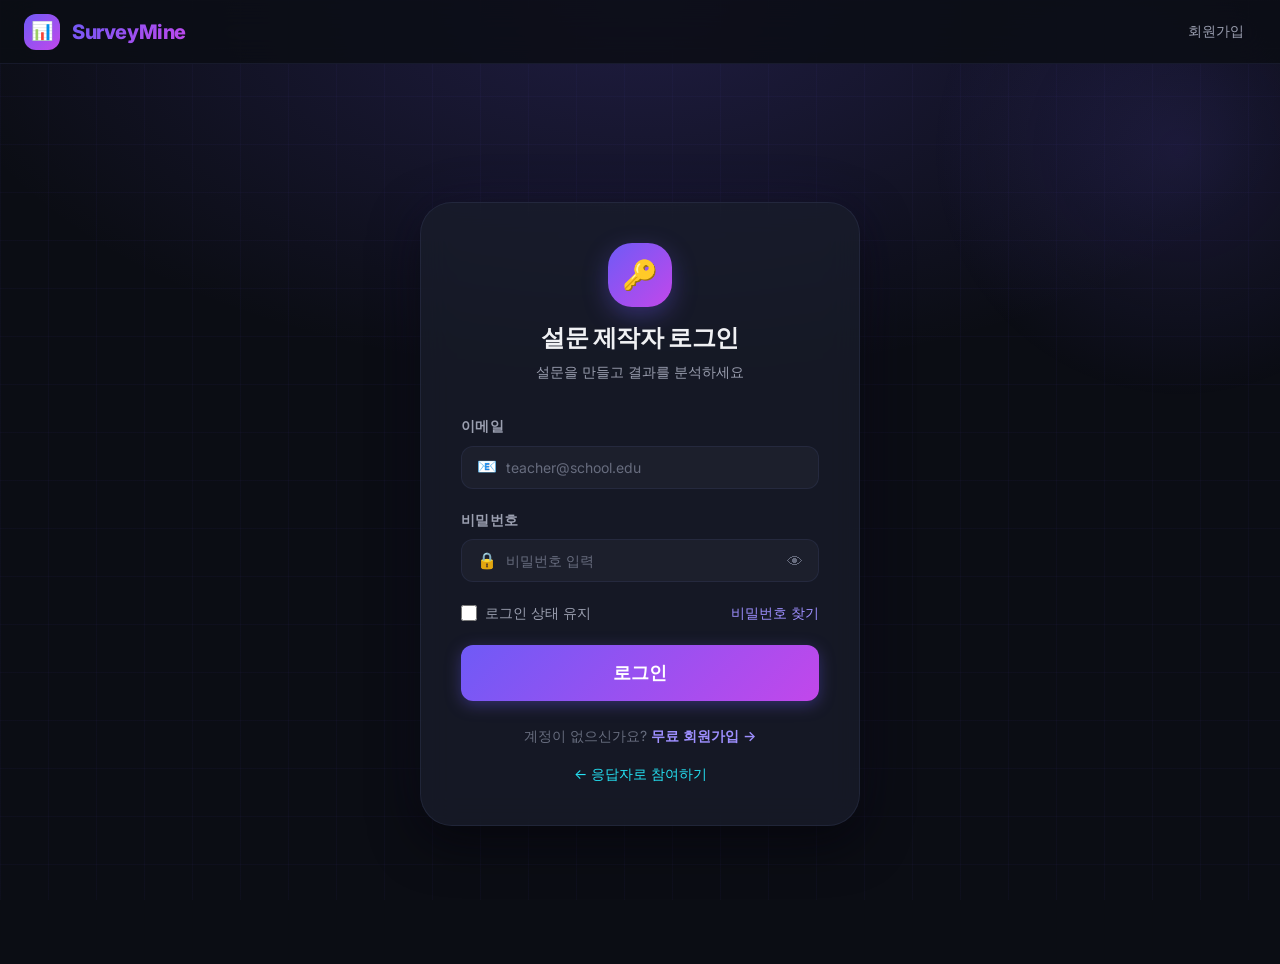
==== login.html @ 8d17f83c "SurveyMine v2.0 초기 배포 - 12종 문항, 데이터마이닝 대시보드, GAS 백엔드" ====
<!DOCTYPE html>
<html lang="ko">
<head>
  <meta charset="UTF-8" />
  <meta name="viewport" content="width=device-width, initial-scale=1.0" />
  <title>로그인 — SurveyMine</title>
  <meta name="description" content="SurveyMine 설문 제작자 로그인 페이지입니다." />
  <link rel="stylesheet" href="css/style.css" />
  <style>
    .auth-page {
      min-height: 100vh;
      display: flex;
      align-items: center;
      justify-content: center;
      padding: var(--sp-8) var(--sp-6);
      position: relative;
    }
    .auth-page::before {
      content: '';
      position: fixed;
      width: 500px; height: 500px;
      background: radial-gradient(circle, hsla(248,90%,66%,0.14) 0%, transparent 70%);
      top: -100px; right: -150px;
      border-radius: 50%;
      pointer-events: none;
    }
    .auth-card {
      background: var(--glass-bg);
      backdrop-filter: var(--glass-blur);
      border: 1px solid var(--glass-border);
      border-radius: var(--radius-2xl);
      padding: var(--sp-10);
      max-width: 440px;
      width: 100%;
      box-shadow: var(--shadow-xl), 0 0 60px hsla(248,90%,66%,0.08);
      animation: slideUp 0.6s var(--ease-out) both;
      position: relative; z-index: 1;
    }
    .auth-header {
      text-align: center;
      margin-bottom: var(--sp-8);
    }
    .auth-icon {
      width: 64px; height: 64px;
      background: var(--grad-primary);
      border-radius: var(--radius-xl);
      display: flex; align-items: center; justify-content: center;
      font-size: 1.8rem;
      margin: 0 auto var(--sp-4);
      box-shadow: 0 8px 24px var(--clr-primary-glow);
    }
    .auth-title { font-size: var(--text-2xl); font-weight: 800; margin-bottom: var(--sp-2); }
    .auth-subtitle { font-size: var(--text-sm); color: var(--clr-text-secondary); }
    .auth-form { display: flex; flex-direction: column; gap: var(--sp-5); }
    .input-wrapper { position: relative; }
    .input-icon {
      position: absolute; left: var(--sp-4); top: 50%;
      transform: translateY(-50%); font-size: 1rem;
      pointer-events: none; color: var(--clr-text-muted);
    }
    .input-wrapper .form-input { padding-left: calc(var(--sp-4) + 20px + var(--sp-2)); }
    .password-toggle {
      position: absolute; right: var(--sp-4); top: 50%;
      transform: translateY(-50%); background: none; border: none;
      cursor: pointer; color: var(--clr-text-muted); font-size: 1rem;
      padding: 0; transition: color var(--dur-fast);
    }
    .password-toggle:hover { color: var(--clr-text-primary); }
    .form-options {
      display: flex; align-items: center; justify-content: space-between;
      font-size: var(--text-sm);
    }
    .remember-check { display: flex; align-items: center; gap: var(--sp-2); cursor: pointer; color: var(--clr-text-secondary); }
    .remember-check input { accent-color: var(--clr-primary); width: 16px; height: 16px; cursor: pointer; }
    .forgot-link { color: var(--clr-primary-light); }
    .forgot-link:hover { text-decoration: underline; }
    .error-msg {
      background: hsla(355,85%,65%,0.1); border: 1px solid hsla(355,85%,65%,0.3);
      border-radius: var(--radius-md); padding: var(--sp-3) var(--sp-4);
      font-size: var(--text-sm); color: var(--clr-danger);
      display: none; align-items: center; gap: var(--sp-2);
    }
    .error-msg.visible { display: flex; }
    .auth-footer {
      text-align: center; margin-top: var(--sp-6);
      font-size: var(--text-sm); color: var(--clr-text-muted);
    }
    .auth-footer a { color: var(--clr-primary-light); font-weight: 600; }
    .back-home {
      display: flex; align-items: center; justify-content: center;
      gap: var(--sp-2); margin-top: var(--sp-4);
      font-size: var(--text-sm); color: var(--clr-text-muted);
    }
    .back-home a { color: var(--clr-accent); }
    @media (max-width: 480px) {
      .auth-card { padding: var(--sp-8) var(--sp-6); border-radius: var(--radius-xl); }
    }
  </style>
</head>
<body>
  <nav class="navbar" aria-label="주 메뉴">
    <a class="navbar-brand" href="index.html" aria-label="SurveyMine 홈">
      <div class="brand-icon" aria-hidden="true">📊</div>
      <span class="text-gradient">SurveyMine</span>
    </a>
    <div class="navbar-nav">
      <a class="nav-link" href="signup.html">회원가입</a>
    </div>
  </nav>

  <div class="toast-container" id="toast-container" role="alert" aria-live="polite"></div>

  <main class="auth-page" role="main">
    <div class="auth-card">
      <div class="auth-header">
        <div class="auth-icon" aria-hidden="true">🔑</div>
        <h1 class="auth-title">설문 제작자 로그인</h1>
        <p class="auth-subtitle">설문을 만들고 결과를 분석하세요</p>
      </div>

      <form class="auth-form" id="login-form" novalidate aria-label="로그인 양식">
        <div id="form-error" class="error-msg" role="alert">
          <span>❌</span>
          <span id="form-error-text"></span>
        </div>

        <div class="form-group">
          <label class="form-label" for="email">이메일</label>
          <div class="input-wrapper">
            <span class="input-icon" aria-hidden="true">📧</span>
            <input id="email" type="email" class="form-input"
              placeholder="teacher@school.edu" required
              autocomplete="email" aria-required="true" />
          </div>
        </div>

        <div class="form-group">
          <label class="form-label" for="password">비밀번호</label>
          <div class="input-wrapper">
            <span class="input-icon" aria-hidden="true">🔒</span>
            <input id="password" type="password" class="form-input"
              placeholder="비밀번호 입력" required
              autocomplete="current-password" aria-required="true" />
            <button type="button" class="password-toggle" id="pw-toggle" aria-label="비밀번호 표시/숨기기">👁</button>
          </div>
        </div>

        <div class="form-options">
          <label class="remember-check">
            <input type="checkbox" id="remember" aria-label="로그인 상태 유지" />
            로그인 상태 유지
          </label>
          <a class="forgot-link" href="#" onclick="alert('이메일로 문의해 주세요.'); return false;">
            비밀번호 찾기
          </a>
        </div>

        <button type="submit" class="btn btn-primary btn-full btn-lg" id="submit-btn">
          <span id="submit-text">로그인</span>
          <div class="spinner spinner-sm" id="submit-spinner" style="display:none" aria-label="처리 중"></div>
        </button>
      </form>

      <div class="auth-footer">
        계정이 없으신가요? <a href="signup.html">무료 회원가입 →</a>
      </div>
      <div class="back-home">
        <a href="index.html">← 응답자로 참여하기</a>
      </div>
    </div>
  </main>

  <script src="js/auth.js"></script>
  <script src="js/api.js"></script>
  <script>
    Auth.redirectIfLoggedIn('/admin/dashboard.html');

    function showToast(type, title, msg='') {
      const icons = { success:'✅', error:'❌', warning:'⚠️', info:'ℹ️' };
      const c = document.getElementById('toast-container');
      const t = document.createElement('div');
      t.className = `toast toast-${type}`;
      t.innerHTML = `<div class="toast-icon">${icons[type]}</div><div class="toast-body"><div class="toast-title">${title}</div>${msg?`<div class="toast-message">${msg}</div>`:''}</div>`;
      c.appendChild(t);
      setTimeout(() => t.remove(), 4000);
    }

    document.getElementById('pw-toggle').addEventListener('click', () => {
      const input = document.getElementById('password');
      input.type = input.type === 'password' ? 'text' : 'password';
    });

    function showFormError(msg) {
      const el = document.getElementById('form-error');
      document.getElementById('form-error-text').textContent = msg;
      el.classList.add('visible');
    }

    // 자동 완성 힌트 (URL 파라미터)
    const params = new URLSearchParams(location.search);
    if (params.get('email')) {
      document.getElementById('email').value = decodeURIComponent(params.get('email'));
    }

    document.getElementById('login-form').addEventListener('submit', async (e) => {
      e.preventDefault();
      document.getElementById('form-error').classList.remove('visible');

      const email    = document.getElementById('email').value.trim();
      const password = document.getElementById('password').value;

      if (!email || !password) {
        showFormError('이메일과 비밀번호를 입력해 주세요.');
        return;
      }

      const btn = document.getElementById('submit-btn');
      document.getElementById('submit-text').textContent = '로그인 중...';
      document.getElementById('submit-spinner').style.display = 'block';
      btn.disabled = true;

      try {
        const res = await API.login(email, password);
        Auth.saveSession(res.token, res.user);
        showToast('success', '로그인 성공!', '대시보드로 이동합니다...');

        const next = params.get('next');
        setTimeout(() => {
          location.href = next ? decodeURIComponent(next) : '/admin/dashboard.html';
        }, 800);
      } catch (err) {
        showFormError(err.message || '이메일 또는 비밀번호가 올바르지 않습니다.');
        document.getElementById('password').value = '';
      } finally {
        document.getElementById('submit-text').textContent = '로그인';
        document.getElementById('submit-spinner').style.display = 'none';
        btn.disabled = false;
      }
    });
  </script>
</body>
</html>
---- css/style.css ----
/* ===================================================================
   SurveyMine — Global Design System
   Stack: Vanilla CSS + Google Fonts (Inter)
   Theme: Dark glassmorphism with vibrant accent
   =================================================================== */

@import url('https://fonts.googleapis.com/css2?family=Inter:wght@300;400;500;600;700;800;900&family=Pretendard:wght@300;400;500;600;700;800&display=swap');

/* ─── CSS Custom Properties ───────────────────────────────────────── */
:root {
  /* Color Palette */
  --clr-bg-base:       hsl(228, 30%, 6%);
  --clr-bg-surface:    hsl(228, 25%, 10%);
  --clr-bg-elevated:   hsl(228, 22%, 14%);
  --clr-bg-card:       hsl(228, 20%, 16%);

  --clr-primary:       hsl(248, 90%, 66%);
  --clr-primary-light: hsl(248, 100%, 78%);
  --clr-primary-dark:  hsl(248, 80%, 52%);
  --clr-primary-glow:  hsla(248, 90%, 66%, 0.35);

  --clr-accent:        hsl(185, 90%, 55%);
  --clr-accent-glow:   hsla(185, 90%, 55%, 0.3);

  --clr-success:       hsl(152, 80%, 52%);
  --clr-warning:       hsl(38, 95%, 60%);
  --clr-danger:        hsl(355, 85%, 65%);
  --clr-info:          hsl(210, 90%, 65%);

  --clr-text-primary:  hsl(228, 15%, 95%);
  --clr-text-secondary:hsl(228, 12%, 65%);
  --clr-text-muted:    hsl(228, 10%, 45%);

  --clr-border:        hsla(228, 30%, 50%, 0.15);
  --clr-border-focus:  hsla(248, 90%, 66%, 0.5);

  /* Gradients */
  --grad-primary:  linear-gradient(135deg, hsl(248,90%,66%) 0%, hsl(285,80%,60%) 100%);
  --grad-accent:   linear-gradient(135deg, hsl(185,90%,55%) 0%, hsl(210,90%,65%) 100%);
  --grad-surface:  linear-gradient(145deg, hsl(228,25%,12%) 0%, hsl(228,28%,9%) 100%);
  --grad-hero:     radial-gradient(ellipse 80% 60% at 50% 0%, hsla(248,90%,66%,0.2) 0%, transparent 70%);

  /* Glassmorphism */
  --glass-bg:      hsla(228, 25%, 14%, 0.7);
  --glass-border:  hsla(228, 40%, 60%, 0.12);
  --glass-blur:    blur(16px);

  /* Typography */
  --font-sans:     'Pretendard', 'Inter', -apple-system, BlinkMacSystemFont, sans-serif;
  --font-mono:     'JetBrains Mono', 'Fira Code', monospace;

  --text-xs:   0.75rem;
  --text-sm:   0.875rem;
  --text-base: 1rem;
  --text-lg:   1.125rem;
  --text-xl:   1.25rem;
  --text-2xl:  1.5rem;
  --text-3xl:  1.875rem;
  --text-4xl:  2.25rem;
  --text-5xl:  3rem;

  /* Spacing */
  --sp-1:  0.25rem;
  --sp-2:  0.5rem;
  --sp-3:  0.75rem;
  --sp-4:  1rem;
  --sp-5:  1.25rem;
  --sp-6:  1.5rem;
  --sp-8:  2rem;
  --sp-10: 2.5rem;
  --sp-12: 3rem;
  --sp-16: 4rem;
  --sp-20: 5rem;
  --sp-24: 6rem;

  /* Shadows */
  --shadow-sm:  0 1px 3px hsla(0,0%,0%,0.4);
  --shadow-md:  0 4px 16px hsla(0,0%,0%,0.4);
  --shadow-lg:  0 8px 32px hsla(0,0%,0%,0.5);
  --shadow-xl:  0 16px 48px hsla(0,0%,0%,0.6);
  --shadow-glow: 0 0 24px var(--clr-primary-glow);
  --shadow-accent-glow: 0 0 20px var(--clr-accent-glow);

  /* Radius */
  --radius-sm:  6px;
  --radius-md:  12px;
  --radius-lg:  16px;
  --radius-xl:  24px;
  --radius-2xl: 32px;
  --radius-full: 9999px;

  /* Transitions */
  --ease-out:   cubic-bezier(0.16, 1, 0.3, 1);
  --ease-in:    cubic-bezier(0.7, 0, 0.84, 0);
  --ease-bounce: cubic-bezier(0.34, 1.56, 0.64, 1);
  --dur-fast:   150ms;
  --dur-base:   250ms;
  --dur-slow:   400ms;
  --dur-slower: 600ms;

  /* Layout */
  --max-w-sm:   480px;
  --max-w-md:   640px;
  --max-w-lg:   800px;
  --max-w-xl:   1024px;
  --max-w-2xl:  1280px;

  /* Z-index */
  --z-base:    1;
  --z-overlay: 10;
  --z-modal:   100;
  --z-toast:   200;
  --z-top:     999;
}

/* ─── Reset & Base ────────────────────────────────────────────────── */
*, *::before, *::after {
  box-sizing: border-box;
  margin: 0;
  padding: 0;
}

html {
  scroll-behavior: smooth;
  -webkit-text-size-adjust: 100%;
}

body {
  font-family: var(--font-sans);
  font-size: var(--text-base);
  line-height: 1.6;
  color: var(--clr-text-primary);
  background-color: var(--clr-bg-base);
  background-image: var(--grad-hero);
  background-attachment: fixed;
  min-height: 100vh;
  -webkit-font-smoothing: antialiased;
  -moz-osx-font-smoothing: grayscale;
}

/* Animated background grid */
body::before {
  content: '';
  position: fixed;
  inset: 0;
  background-image:
    linear-gradient(hsla(248,90%,66%,0.04) 1px, transparent 1px),
    linear-gradient(90deg, hsla(248,90%,66%,0.04) 1px, transparent 1px);
  background-size: 48px 48px;
  pointer-events: none;
  z-index: 0;
}

img, video { max-width: 100%; display: block; }
a { color: inherit; text-decoration: none; }
button, input, select, textarea { font-family: inherit; }
ul, ol { list-style: none; }

/* ─── Typography ──────────────────────────────────────────────────── */
h1, h2, h3, h4, h5, h6 {
  font-weight: 700;
  line-height: 1.25;
  color: var(--clr-text-primary);
}

h1 { font-size: var(--text-4xl); font-weight: 900; letter-spacing: -0.02em; }
h2 { font-size: var(--text-3xl); font-weight: 800; letter-spacing: -0.01em; }
h3 { font-size: var(--text-2xl); font-weight: 700; }
h4 { font-size: var(--text-xl);  font-weight: 600; }
h5 { font-size: var(--text-lg);  font-weight: 600; }
h6 { font-size: var(--text-base); font-weight: 600; }

.text-gradient {
  background: var(--grad-primary);
  -webkit-background-clip: text;
  -webkit-text-fill-color: transparent;
  background-clip: text;
}

.text-accent-gradient {
  background: var(--grad-accent);
  -webkit-background-clip: text;
  -webkit-text-fill-color: transparent;
  background-clip: text;
}

/* ─── Layout Utilities ────────────────────────────────────────────── */
.container {
  width: 100%;
  max-width: var(--max-w-2xl);
  margin: 0 auto;
  padding: 0 var(--sp-6);
}

.container-sm { max-width: var(--max-w-sm); }
.container-md { max-width: var(--max-w-md); }
.container-lg { max-width: var(--max-w-lg); }
.container-xl { max-width: var(--max-w-xl); }

.flex   { display: flex; }
.flex-col { flex-direction: column; }
.items-center { align-items: center; }
.justify-center { justify-content: center; }
.justify-between { justify-content: space-between; }
.gap-2  { gap: var(--sp-2); }
.gap-3  { gap: var(--sp-3); }
.gap-4  { gap: var(--sp-4); }
.gap-6  { gap: var(--sp-6); }
.gap-8  { gap: var(--sp-8); }

.grid-2 { display: grid; grid-template-columns: repeat(2, 1fr); gap: var(--sp-4); }
.grid-3 { display: grid; grid-template-columns: repeat(3, 1fr); gap: var(--sp-4); }
.grid-4 { display: grid; grid-template-columns: repeat(4, 1fr); gap: var(--sp-4); }

/* ─── Glass Card ──────────────────────────────────────────────────── */
.card {
  background: var(--glass-bg);
  backdrop-filter: var(--glass-blur);
  -webkit-backdrop-filter: var(--glass-blur);
  border: 1px solid var(--glass-border);
  border-radius: var(--radius-lg);
  padding: var(--sp-6);
  transition: transform var(--dur-base) var(--ease-out),
              box-shadow var(--dur-base) var(--ease-out),
              border-color var(--dur-base) var(--ease-out);
}

.card:hover {
  transform: translateY(-2px);
  box-shadow: var(--shadow-lg);
  border-color: var(--clr-border-focus);
}

.card-elevated {
  background: var(--clr-bg-elevated);
  border-radius: var(--radius-xl);
  padding: var(--sp-8);
  box-shadow: var(--shadow-xl);
}

/* ─── Buttons ─────────────────────────────────────────────────────── */
.btn {
  display: inline-flex;
  align-items: center;
  justify-content: center;
  gap: var(--sp-2);
  padding: var(--sp-3) var(--sp-6);
  border-radius: var(--radius-md);
  font-size: var(--text-sm);
  font-weight: 600;
  cursor: pointer;
  border: none;
  outline: none;
  transition: all var(--dur-fast) var(--ease-out);
  position: relative;
  overflow: hidden;
  white-space: nowrap;
  user-select: none;
  text-decoration: none;
}

.btn::after {
  content: '';
  position: absolute;
  inset: 0;
  background: hsla(0,0%,100%,0);
  transition: background var(--dur-fast);
}

.btn:hover::after { background: hsla(0,0%,100%,0.06); }
.btn:active { transform: scale(0.97); }

.btn-primary {
  background: var(--grad-primary);
  color: #fff;
  box-shadow: 0 4px 16px var(--clr-primary-glow);
}
.btn-primary:hover {
  box-shadow: 0 6px 24px var(--clr-primary-glow);
  transform: translateY(-1px);
}

.btn-accent {
  background: var(--grad-accent);
  color: var(--clr-bg-base);
  box-shadow: 0 4px 16px var(--clr-accent-glow);
}
.btn-accent:hover {
  box-shadow: 0 6px 24px var(--clr-accent-glow);
  transform: translateY(-1px);
}

.btn-outline {
  background: transparent;
  color: var(--clr-primary-light);
  border: 1.5px solid var(--clr-primary);
}
.btn-outline:hover {
  background: hsla(248, 90%, 66%, 0.1);
}

.btn-ghost {
  background: transparent;
  color: var(--clr-text-secondary);
}
.btn-ghost:hover {
  background: var(--clr-bg-elevated);
  color: var(--clr-text-primary);
}

.btn-danger {
  background: linear-gradient(135deg, hsl(355,85%,65%) 0%, hsl(355,75%,50%) 100%);
  color: #fff;
}

.btn-sm { padding: var(--sp-2) var(--sp-4); font-size: var(--text-xs); }
.btn-lg { padding: var(--sp-4) var(--sp-8); font-size: var(--text-lg); }
.btn-xl { padding: var(--sp-5) var(--sp-10); font-size: var(--text-xl); }
.btn-icon { width: 40px; height: 40px; padding: 0; border-radius: var(--radius-md); }
.btn-icon-sm { width: 32px; height: 32px; padding: 0; border-radius: var(--radius-sm); }
.btn-full { width: 100%; }

.btn:disabled {
  opacity: 0.4;
  cursor: not-allowed;
  pointer-events: none;
}

/* ─── Form Elements ───────────────────────────────────────────────── */
.form-group {
  display: flex;
  flex-direction: column;
  gap: var(--sp-2);
}

.form-label {
  font-size: var(--text-sm);
  font-weight: 600;
  color: var(--clr-text-secondary);
  letter-spacing: 0.025em;
}

.form-input,
.form-select,
.form-textarea {
  width: 100%;
  background: var(--clr-bg-elevated);
  border: 1.5px solid var(--clr-border);
  border-radius: var(--radius-md);
  padding: var(--sp-3) var(--sp-4);
  color: var(--clr-text-primary);
  font-size: var(--text-sm);
  font-family: var(--font-sans);
  transition: border-color var(--dur-fast), box-shadow var(--dur-fast), background var(--dur-fast);
  outline: none;
  appearance: none;
}

.form-input::placeholder,
.form-textarea::placeholder {
  color: var(--clr-text-muted);
}

.form-input:focus,
.form-select:focus,
.form-textarea:focus {
  border-color: var(--clr-primary);
  box-shadow: 0 0 0 3px var(--clr-primary-glow);
  background: var(--clr-bg-card);
}

.form-input:hover:not(:focus),
.form-select:hover:not(:focus),
.form-textarea:hover:not(:focus) {
  border-color: hsla(228, 30%, 50%, 0.35);
}

.form-textarea { resize: vertical; min-height: 100px; }

.form-select {
  cursor: pointer;
  background-image: url("data:image/svg+xml,%3Csvg xmlns='http://www.w3.org/2000/svg' width='12' height='8' viewBox='0 0 12 8'%3E%3Cpath d='M1 1l5 5 5-5' stroke='%23a0a8c0' stroke-width='1.5' fill='none' stroke-linecap='round'/%3E%3C/svg%3E");
  background-repeat: no-repeat;
  background-position: right 14px center;
  padding-right: var(--sp-10);
}

.form-select option {
  background: var(--clr-bg-elevated);
  color: var(--clr-text-primary);
}

.form-hint {
  font-size: var(--text-xs);
  color: var(--clr-text-muted);
}

.form-error {
  font-size: var(--text-xs);
  color: var(--clr-danger);
  display: flex;
  align-items: center;
  gap: var(--sp-1);
}

.form-input.is-error,
.form-select.is-error,
.form-textarea.is-error {
  border-color: var(--clr-danger);
  box-shadow: 0 0 0 3px hsla(355, 85%, 65%, 0.2);
}

.form-input.is-success {
  border-color: var(--clr-success);
  box-shadow: 0 0 0 3px hsla(152, 80%, 52%, 0.2);
}

/* ─── Navbar ──────────────────────────────────────────────────────── */
.navbar {
  position: sticky;
  top: 0;
  z-index: var(--z-overlay);
  background: hsla(228, 30%, 6%, 0.85);
  backdrop-filter: blur(20px);
  -webkit-backdrop-filter: blur(20px);
  border-bottom: 1px solid var(--clr-border);
  padding: 0 var(--sp-6);
  height: 64px;
  display: flex;
  align-items: center;
  justify-content: space-between;
}

.navbar-brand {
  display: flex;
  align-items: center;
  gap: var(--sp-3);
  font-size: var(--text-xl);
  font-weight: 800;
  letter-spacing: -0.02em;
}

.navbar-brand .brand-icon {
  width: 36px;
  height: 36px;
  border-radius: var(--radius-md);
  background: var(--grad-primary);
  display: flex;
  align-items: center;
  justify-content: center;
  font-size: var(--text-lg);
}

.navbar-nav {
  display: flex;
  align-items: center;
  gap: var(--sp-2);
}

.nav-link {
  display: flex;
  align-items: center;
  gap: var(--sp-2);
  padding: var(--sp-2) var(--sp-3);
  border-radius: var(--radius-sm);
  font-size: var(--text-sm);
  font-weight: 500;
  color: var(--clr-text-secondary);
  transition: all var(--dur-fast);
}

.nav-link:hover {
  color: var(--clr-text-primary);
  background: var(--clr-bg-elevated);
}

.nav-link.active {
  color: var(--clr-primary-light);
  background: hsla(248, 90%, 66%, 0.1);
}

/* ─── Badge ───────────────────────────────────────────────────────── */
.badge {
  display: inline-flex;
  align-items: center;
  gap: var(--sp-1);
  padding: var(--sp-1) var(--sp-2);
  border-radius: var(--radius-full);
  font-size: 0.7rem;
  font-weight: 700;
  letter-spacing: 0.05em;
  text-transform: uppercase;
}

.badge-primary   { background: hsla(248,90%,66%,0.15); color: var(--clr-primary-light); }
.badge-success   { background: hsla(152,80%,52%,0.15); color: var(--clr-success); }
.badge-warning   { background: hsla(38,95%,60%,0.15);  color: var(--clr-warning); }
.badge-danger    { background: hsla(355,85%,65%,0.15); color: var(--clr-danger); }
.badge-accent    { background: hsla(185,90%,55%,0.15); color: var(--clr-accent); }
.badge-muted     { background: var(--clr-bg-elevated);  color: var(--clr-text-muted); }

/* Status dot */
.badge::before {
  content: '';
  display: inline-block;
  width: 6px;
  height: 6px;
  border-radius: 50%;
  background: currentColor;
}

/* ─── Progress Bar ────────────────────────────────────────────────── */
.progress {
  height: 6px;
  background: var(--clr-bg-elevated);
  border-radius: var(--radius-full);
  overflow: hidden;
}

.progress-bar {
  height: 100%;
  background: var(--grad-primary);
  border-radius: var(--radius-full);
  transition: width var(--dur-slow) var(--ease-out);
  position: relative;
}

.progress-bar::after {
  content: '';
  position: absolute;
  top: 0;
  right: 0;
  width: 20px;
  height: 100%;
  background: linear-gradient(90deg, transparent, hsla(0,0%,100%,0.4));
  border-radius: inherit;
  animation: shimmer 1.5s ease-in-out infinite;
}

.progress-xl {
  height: 10px;
  border-radius: var(--radius-full);
}

/* ─── Toast / Alert ───────────────────────────────────────────────── */
.toast-container {
  position: fixed;
  top: var(--sp-6);
  right: var(--sp-6);
  z-index: var(--z-toast);
  display: flex;
  flex-direction: column;
  gap: var(--sp-3);
  pointer-events: none;
}

.toast {
  display: flex;
  align-items: center;
  gap: var(--sp-3);
  padding: var(--sp-4) var(--sp-5);
  background: var(--clr-bg-elevated);
  border: 1px solid var(--clr-border);
  border-radius: var(--radius-lg);
  box-shadow: var(--shadow-xl);
  min-width: 280px;
  max-width: 400px;
  pointer-events: auto;
  animation: slideInRight var(--dur-slow) var(--ease-out);
  backdrop-filter: blur(16px);
}

.toast-success { border-left: 3px solid var(--clr-success); }
.toast-error   { border-left: 3px solid var(--clr-danger); }
.toast-warning { border-left: 3px solid var(--clr-warning); }
.toast-info    { border-left: 3px solid var(--clr-info); }

.toast-icon {
  font-size: var(--text-xl);
  flex-shrink: 0;
}

.toast-body {
  flex: 1;
}

.toast-title {
  font-size: var(--text-sm);
  font-weight: 600;
  color: var(--clr-text-primary);
}

.toast-message {
  font-size: var(--text-xs);
  color: var(--clr-text-secondary);
  margin-top: 2px;
}

/* ─── Modal ───────────────────────────────────────────────────────── */
.modal-backdrop {
  position: fixed;
  inset: 0;
  background: hsla(228, 30%, 3%, 0.85);
  backdrop-filter: blur(8px);
  z-index: var(--z-modal);
  display: flex;
  align-items: center;
  justify-content: center;
  padding: var(--sp-6);
  animation: fadeIn var(--dur-base) var(--ease-out);
}

.modal-backdrop.hidden {
  display: none;
}

.modal {
  background: var(--clr-bg-elevated);
  border: 1px solid var(--clr-border);
  border-radius: var(--radius-xl);
  padding: var(--sp-8);
  max-width: var(--max-w-md);
  width: 100%;
  animation: slideUp var(--dur-slow) var(--ease-out);
  box-shadow: var(--shadow-xl), 0 0 60px hsla(248,90%,66%,0.1);
}

.modal-header {
  display: flex;
  align-items: center;
  justify-content: space-between;
  margin-bottom: var(--sp-6);
}

.modal-title {
  font-size: var(--text-xl);
  font-weight: 700;
}

.modal-close {
  width: 32px;
  height: 32px;
  border-radius: var(--radius-sm);
  background: var(--clr-bg-card);
  border: none;
  cursor: pointer;
  color: var(--clr-text-secondary);
  font-size: var(--text-lg);
  display: flex;
  align-items: center;
  justify-content: center;
  transition: all var(--dur-fast);
}

.modal-close:hover {
  background: var(--clr-bg-elevated);
  color: var(--clr-text-primary);
}

.modal-footer {
  display: flex;
  justify-content: flex-end;
  gap: var(--sp-3);
  margin-top: var(--sp-6);
  padding-top: var(--sp-6);
  border-top: 1px solid var(--clr-border);
}

/* ─── Spinner / Loader ────────────────────────────────────────────── */
.spinner {
  width: 24px;
  height: 24px;
  border: 2.5px solid var(--clr-border);
  border-top-color: var(--clr-primary);
  border-radius: 50%;
  animation: spin 0.7s linear infinite;
  flex-shrink: 0;
}

.spinner-sm { width: 16px; height: 16px; border-width: 2px; }
.spinner-lg { width: 40px; height: 40px; border-width: 3px; }

.loading-overlay {
  position: fixed;
  inset: 0;
  background: hsla(228, 30%, 6%, 0.7);
  backdrop-filter: blur(4px);
  z-index: var(--z-modal);
  display: flex;
  align-items: center;
  justify-content: center;
}

.loading-box {
  background: var(--clr-bg-elevated);
  border: 1px solid var(--clr-border);
  border-radius: var(--radius-xl);
  padding: var(--sp-8) var(--sp-10);
  display: flex;
  flex-direction: column;
  align-items: center;
  gap: var(--sp-4);
}

/* ─── Step Indicator ──────────────────────────────────────────────── */
.step-indicator {
  display: flex;
  align-items: center;
  gap: 0;
  width: 100%;
}

.step-item {
  display: flex;
  align-items: center;
  flex: 1;
  position: relative;
}

.step-item:last-child { flex: 0; }

.step-circle {
  width: 36px;
  height: 36px;
  border-radius: 50%;
  display: flex;
  align-items: center;
  justify-content: center;
  font-size: var(--text-sm);
  font-weight: 700;
  border: 2px solid var(--clr-border);
  background: var(--clr-bg-elevated);
  color: var(--clr-text-muted);
  transition: all var(--dur-base) var(--ease-out);
  flex-shrink: 0;
  z-index: 1;
}

.step-item.active .step-circle {
  border-color: var(--clr-primary);
  background: var(--clr-primary);
  color: #fff;
  box-shadow: 0 0 16px var(--clr-primary-glow);
}

.step-item.done .step-circle {
  border-color: var(--clr-success);
  background: var(--clr-success);
  color: #fff;
}

.step-line {
  flex: 1;
  height: 2px;
  background: var(--clr-border);
  transition: background var(--dur-slow) var(--ease-out);
}

.step-item.done + .step-item .step-line,
.step-line.done {
  background: var(--clr-success);
}

/* ─── Option Cards (Radio / Checkbox) ────────────────────────────── */
.option-card {
  display: flex;
  align-items: center;
  gap: var(--sp-3);
  padding: var(--sp-4);
  background: var(--clr-bg-elevated);
  border: 1.5px solid var(--clr-border);
  border-radius: var(--radius-md);
  cursor: pointer;
  transition: all var(--dur-fast) var(--ease-out);
  user-select: none;
  position: relative;
}

.option-card:hover {
  border-color: var(--clr-primary);
  background: hsla(248, 90%, 66%, 0.05);
  transform: translateX(2px);
}

.option-card.selected {
  border-color: var(--clr-primary);
  background: hsla(248, 90%, 66%, 0.1);
  box-shadow: 0 0 0 1px var(--clr-primary);
}

.option-card input[type="radio"],
.option-card input[type="checkbox"] {
  display: none;
}

.option-indicator {
  width: 20px;
  height: 20px;
  border-radius: 50%;
  border: 2px solid var(--clr-border);
  background: var(--clr-bg-base);
  transition: all var(--dur-fast);
  flex-shrink: 0;
  display: flex;
  align-items: center;
  justify-content: center;
}

.option-card.selected .option-indicator {
  border-color: var(--clr-primary);
  background: var(--clr-primary);
}

.option-card.selected .option-indicator::after {
  content: '';
  width: 8px;
  height: 8px;
  border-radius: 50%;
  background: white;
}

.option-check .option-indicator {
  border-radius: var(--radius-sm);
}

.option-card.selected .option-check .option-indicator::after {
  content: '✓';
  font-size: 11px;
  font-weight: 700;
  color: white;
  border-radius: 0;
  background: none;
  width: auto;
  height: auto;
}

/* ─── Scale / Slider ──────────────────────────────────────────────── */
.scale-track {
  display: flex;
  gap: var(--sp-2);
  flex-wrap: wrap;
}

.scale-btn {
  min-width: 48px;
  height: 48px;
  border-radius: var(--radius-md);
  border: 1.5px solid var(--clr-border);
  background: var(--clr-bg-elevated);
  color: var(--clr-text-secondary);
  font-weight: 600;
  cursor: pointer;
  transition: all var(--dur-fast) var(--ease-out);
  display: flex;
  align-items: center;
  justify-content: center;
  font-size: var(--text-sm);
}

.scale-btn:hover {
  border-color: var(--clr-primary);
  color: var(--clr-primary-light);
  background: hsla(248,90%,66%,0.08);
}

.scale-btn.selected {
  border-color: var(--clr-primary);
  background: var(--grad-primary);
  color: #fff;
  box-shadow: 0 4px 12px var(--clr-primary-glow);
  transform: scale(1.05);
}

/* ─── Rating Stars ────────────────────────────────────────────────── */
.rating-stars {
  display: flex;
  gap: var(--sp-2);
  font-size: 2rem;
}

.star-btn {
  cursor: pointer;
  transition: transform var(--dur-fast) var(--ease-bounce);
  user-select: none;
  filter: grayscale(1) opacity(0.4);
}

.star-btn:hover,
.star-btn.active {
  filter: none;
  transform: scale(1.15);
}

/* ─── Signature Pad ───────────────────────────────────────────────── */
.signature-wrap {
  position: relative;
  background: var(--clr-bg-elevated);
  border: 1.5px solid var(--clr-border);
  border-radius: var(--radius-lg);
  overflow: hidden;
}

.signature-canvas {
  display: block;
  width: 100%;
  touch-action: none;
  cursor: crosshair;
}

.signature-toolbar {
  display: flex;
  align-items: center;
  justify-content: space-between;
  padding: var(--sp-3) var(--sp-4);
  border-top: 1px solid var(--clr-border);
}

.signature-hint {
  font-size: var(--text-xs);
  color: var(--clr-text-muted);
  pointer-events: none;
  position: absolute;
  inset: 0;
  display: flex;
  align-items: center;
  justify-content: center;
  flex-direction: column;
  gap: var(--sp-2);
}

/* ─── Rank / Drag ─────────────────────────────────────────────────── */
.rank-list {
  display: flex;
  flex-direction: column;
  gap: var(--sp-2);
}

.rank-item {
  display: flex;
  align-items: center;
  gap: var(--sp-3);
  padding: var(--sp-3) var(--sp-4);
  background: var(--clr-bg-elevated);
  border: 1.5px solid var(--clr-border);
  border-radius: var(--radius-md);
  cursor: grab;
  transition: all var(--dur-fast);
}

.rank-item:active { cursor: grabbing; }

.rank-item.dragging {
  opacity: 0.6;
  border-color: var(--clr-primary);
  box-shadow: 0 8px 24px var(--clr-primary-glow);
  transform: scale(1.02);
}

.rank-num {
  width: 28px;
  height: 28px;
  border-radius: var(--radius-sm);
  background: var(--grad-primary);
  color: #fff;
  font-weight: 700;
  font-size: var(--text-xs);
  display: flex;
  align-items: center;
  justify-content: center;
  flex-shrink: 0;
}

.drag-handle {
  color: var(--clr-text-muted);
  cursor: grab;
  font-size: var(--text-lg);
}

/* ─── Grid Table ──────────────────────────────────────────────────── */
.grid-table {
  width: 100%;
  border-collapse: collapse;
  font-size: var(--text-sm);
}

.grid-table th,
.grid-table td {
  padding: var(--sp-3) var(--sp-4);
  text-align: center;
  border: 1px solid var(--clr-border);
}

.grid-table th {
  background: var(--clr-bg-elevated);
  color: var(--clr-text-secondary);
  font-weight: 600;
}

.grid-table td:first-child {
  text-align: left;
  font-weight: 500;
  color: var(--clr-text-primary);
  background: var(--clr-bg-surface);
}

.grid-table .grid-radio,
.grid-table .grid-check {
  width: 20px;
  height: 20px;
  accent-color: var(--clr-primary);
  cursor: pointer;
}

/* Mobile grid swap */
.grid-card-list {
  display: none;
  flex-direction: column;
  gap: var(--sp-4);
}

/* ─── Survey Question ─────────────────────────────────────────────── */
.question-card {
  background: var(--glass-bg);
  backdrop-filter: var(--glass-blur);
  border: 1px solid var(--glass-border);
  border-radius: var(--radius-xl);
  padding: var(--sp-8);
  animation: fadeSlideIn var(--dur-slow) var(--ease-out);
}

.question-number {
  font-size: var(--text-xs);
  font-weight: 700;
  color: var(--clr-primary);
  letter-spacing: 0.1em;
  text-transform: uppercase;
  margin-bottom: var(--sp-2);
}

.question-title {
  font-size: var(--text-xl);
  font-weight: 700;
  margin-bottom: var(--sp-6);
  color: var(--clr-text-primary);
  line-height: 1.4;
}

.question-title .required-star {
  color: var(--clr-danger);
  margin-left: var(--sp-1);
}

/* ─── Dashboard / Admin ───────────────────────────────────────────── */
.admin-layout {
  display: grid;
  grid-template-columns: 240px 1fr;
  min-height: 100vh;
}

.admin-sidebar {
  background: var(--clr-bg-surface);
  border-right: 1px solid var(--clr-border);
  padding: var(--sp-6);
  display: flex;
  flex-direction: column;
  gap: var(--sp-2);
}

.admin-sidebar-item {
  display: flex;
  align-items: center;
  gap: var(--sp-3);
  padding: var(--sp-3) var(--sp-4);
  border-radius: var(--radius-md);
  font-size: var(--text-sm);
  font-weight: 500;
  color: var(--clr-text-secondary);
  cursor: pointer;
  transition: all var(--dur-fast);
  text-decoration: none;
}

.admin-sidebar-item:hover {
  background: var(--clr-bg-elevated);
  color: var(--clr-text-primary);
}

.admin-sidebar-item.active {
  background: hsla(248,90%,66%,0.15);
  color: var(--clr-primary-light);
  font-weight: 600;
}

.admin-content {
  padding: var(--sp-8);
  overflow-y: auto;
}

/* KPI Cards */
.kpi-grid {
  display: grid;
  grid-template-columns: repeat(auto-fill, minmax(180px, 1fr));
  gap: var(--sp-4);
}

.kpi-card {
  background: var(--glass-bg);
  border: 1px solid var(--glass-border);
  border-radius: var(--radius-lg);
  padding: var(--sp-5);
}

.kpi-label {
  font-size: var(--text-xs);
  color: var(--clr-text-muted);
  font-weight: 600;
  text-transform: uppercase;
  letter-spacing: 0.08em;
}

.kpi-value {
  font-size: var(--text-3xl);
  font-weight: 900;
  margin-top: var(--sp-1);
  background: var(--grad-primary);
  -webkit-background-clip: text;
  -webkit-text-fill-color: transparent;
  background-clip: text;
}

.kpi-sub {
  font-size: var(--text-xs);
  color: var(--clr-text-muted);
  margin-top: var(--sp-1);
}

/* ─── Survey Builder ──────────────────────────────────────────────── */
.builder-layout {
  display: grid;
  grid-template-columns: 280px 1fr 340px;
  gap: var(--sp-6);
  height: calc(100vh - 64px);
}

.builder-panel {
  background: var(--clr-bg-surface);
  border-radius: var(--radius-xl);
  border: 1px solid var(--clr-border);
  overflow: hidden;
  display: flex;
  flex-direction: column;
}

.builder-panel-header {
  padding: var(--sp-5) var(--sp-6);
  border-bottom: 1px solid var(--clr-border);
  font-size: var(--text-sm);
  font-weight: 700;
  letter-spacing: 0.05em;
  color: var(--clr-text-secondary);
  text-transform: uppercase;
}

.builder-panel-body {
  flex: 1;
  overflow-y: auto;
  padding: var(--sp-4);
}

/* Question type palette */
.type-palette {
  display: grid;
  grid-template-columns: 1fr 1fr;
  gap: var(--sp-2);
}

.type-tile {
  display: flex;
  flex-direction: column;
  align-items: center;
  gap: var(--sp-2);
  padding: var(--sp-3);
  background: var(--clr-bg-elevated);
  border: 1.5px solid var(--clr-border);
  border-radius: var(--radius-md);
  cursor: pointer;
  transition: all var(--dur-fast) var(--ease-out);
  font-size: var(--text-xs);
  font-weight: 600;
  color: var(--clr-text-secondary);
  text-align: center;
}

.type-tile:hover {
  border-color: var(--clr-primary);
  color: var(--clr-primary-light);
  background: hsla(248,90%,66%,0.08);
  transform: translateY(-2px);
}

.type-tile .type-icon {
  font-size: 1.4rem;
}

/* Builder question item */
.builder-question-item {
  display: flex;
  align-items: flex-start;
  gap: var(--sp-3);
  padding: var(--sp-4);
  background: var(--clr-bg-elevated);
  border: 1.5px solid var(--clr-border);
  border-radius: var(--radius-md);
  cursor: pointer;
  transition: all var(--dur-fast);
  margin-bottom: var(--sp-2);
}

.builder-question-item.active {
  border-color: var(--clr-primary);
  background: hsla(248,90%,66%,0.08);
}

.builder-question-item:hover:not(.active) {
  border-color: var(--clr-border-focus);
}

/* ─── Data Mining Charts ──────────────────────────────────────────── */
.chart-container {
  position: relative;
  width: 100%;
}

.chart-tabs {
  display: flex;
  border-bottom: 1px solid var(--clr-border);
  gap: var(--sp-1);
  margin-bottom: var(--sp-6);
}

.chart-tab {
  padding: var(--sp-2) var(--sp-4);
  font-size: var(--text-sm);
  font-weight: 600;
  color: var(--clr-text-muted);
  cursor: pointer;
  border-bottom: 2px solid transparent;
  transition: all var(--dur-fast);
  margin-bottom: -1px;
}

.chart-tab:hover { color: var(--clr-text-secondary); }

.chart-tab.active {
  color: var(--clr-primary-light);
  border-bottom-color: var(--clr-primary);
}

/* ─── Animations ──────────────────────────────────────────────────── */
@keyframes spin {
  to { transform: rotate(360deg); }
}

@keyframes shimmer {
  0%, 100% { opacity: 0; }
  50% { opacity: 1; }
}

@keyframes fadeIn {
  from { opacity: 0; }
  to   { opacity: 1; }
}

@keyframes fadeSlideIn {
  from { opacity: 0; transform: translateY(16px); }
  to   { opacity: 1; transform: translateY(0); }
}

@keyframes slideUp {
  from { opacity: 0; transform: translateY(32px) scale(0.97); }
  to   { opacity: 1; transform: translateY(0)  scale(1); }
}

@keyframes slideInRight {
  from { opacity: 0; transform: translateX(24px); }
  to   { opacity: 1; transform: translateX(0); }
}

@keyframes pulse {
  0%, 100% { opacity: 1; }
  50%       { opacity: 0.5; }
}

@keyframes glow {
  0%, 100% { box-shadow: var(--shadow-glow); }
  50%       { box-shadow: 0 0 36px var(--clr-primary-glow); }
}

@keyframes float {
  0%, 100% { transform: translateY(0); }
  50%       { transform: translateY(-8px); }
}

@keyframes scaleIn {
  from { transform: scale(0.85); opacity: 0; }
  to   { transform: scale(1);    opacity: 1; }
}

/* Utility animation classes */
.animate-fade-in    { animation: fadeIn var(--dur-slow) var(--ease-out) both; }
.animate-slide-in   { animation: fadeSlideIn var(--dur-slow) var(--ease-out) both; }
.animate-scale-in   { animation: scaleIn var(--dur-slow) var(--ease-bounce) both; }
.animate-float      { animation: float 3s ease-in-out infinite; }
.animate-glow       { animation: glow 2s ease-in-out infinite; }
.animate-pulse      { animation: pulse 1.5s ease-in-out infinite; }

/* ─── Divider ─────────────────────────────────────────────────────── */
.divider {
  height: 1px;
  background: var(--clr-border);
  margin: var(--sp-6) 0;
}

.divider-text {
  display: flex;
  align-items: center;
  gap: var(--sp-4);
  margin: var(--sp-6) 0;
  color: var(--clr-text-muted);
  font-size: var(--text-sm);
}

.divider-text::before,
.divider-text::after {
  content: '';
  flex: 1;
  height: 1px;
  background: var(--clr-border);
}

/* ─── Scrollbar ───────────────────────────────────────────────────── */
::-webkit-scrollbar { width: 6px; height: 6px; }
::-webkit-scrollbar-track { background: transparent; }
::-webkit-scrollbar-thumb {
  background: var(--clr-border);
  border-radius: var(--radius-full);
}
::-webkit-scrollbar-thumb:hover { background: hsla(228,30%,50%,0.3); }

/* ─── Responsive ──────────────────────────────────────────────────── */
@media (max-width: 1024px) {
  .admin-layout { grid-template-columns: 1fr; }
  .admin-sidebar { display: none; }
  .builder-layout { grid-template-columns: 1fr; }
}

@media (max-width: 768px) {
  .grid-2, .grid-3, .grid-4 {
    grid-template-columns: 1fr;
  }

  h1 { font-size: var(--text-3xl); }
  h2 { font-size: var(--text-2xl); }

  .container { padding: 0 var(--sp-4); }

  .question-card { padding: var(--sp-6) var(--sp-5); }

  /* Switch grid to card layout on mobile */
  .grid-table { display: none; }
  .grid-card-list { display: flex; }
}

@media (max-width: 480px) {
  .toast-container {
    left: var(--sp-4);
    right: var(--sp-4);
    top: auto;
    bottom: var(--sp-6);
  }

  .modal-backdrop { padding: var(--sp-4); }
  .modal { padding: var(--sp-6); }
}
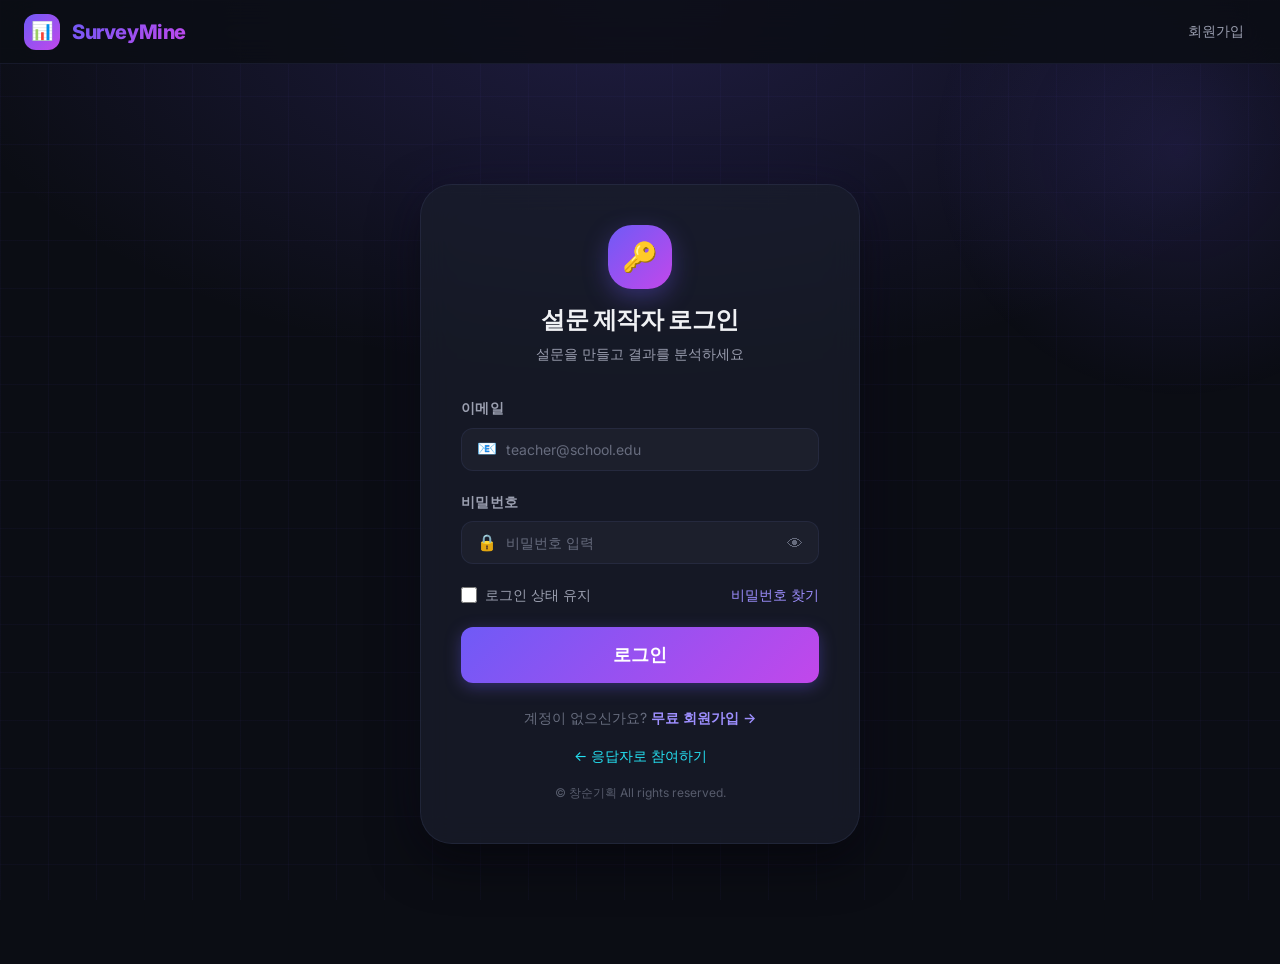
==== commit 9a9d45cc: "Add copyright notice '© 창순기획' to all page footers" ====
--- a/login.html
+++ b/login.html
@@ -167,6 +167,9 @@
       <div class="back-home">
         <a href="index.html">← 응답자로 참여하기</a>
       </div>
+      <div style="font-size:var(--text-xs);color:var(--clr-text-muted);text-align:center;margin-top:var(--sp-4);opacity:0.8">
+        © 창순기획 All rights reserved.
+      </div>
     </div>
   </main>
 
@@ -226,7 +229,7 @@
 
         const next = params.get('next');
         setTimeout(() => {
-          location.href = next ? decodeURIComponent(next) : '/admin/dashboard.html';
+          location.href = next ? decodeURIComponent(next) : Auth.resolvePath('/admin/dashboard.html');
         }, 800);
       } catch (err) {
         showFormError(err.message || '이메일 또는 비밀번호가 올바르지 않습니다.');
